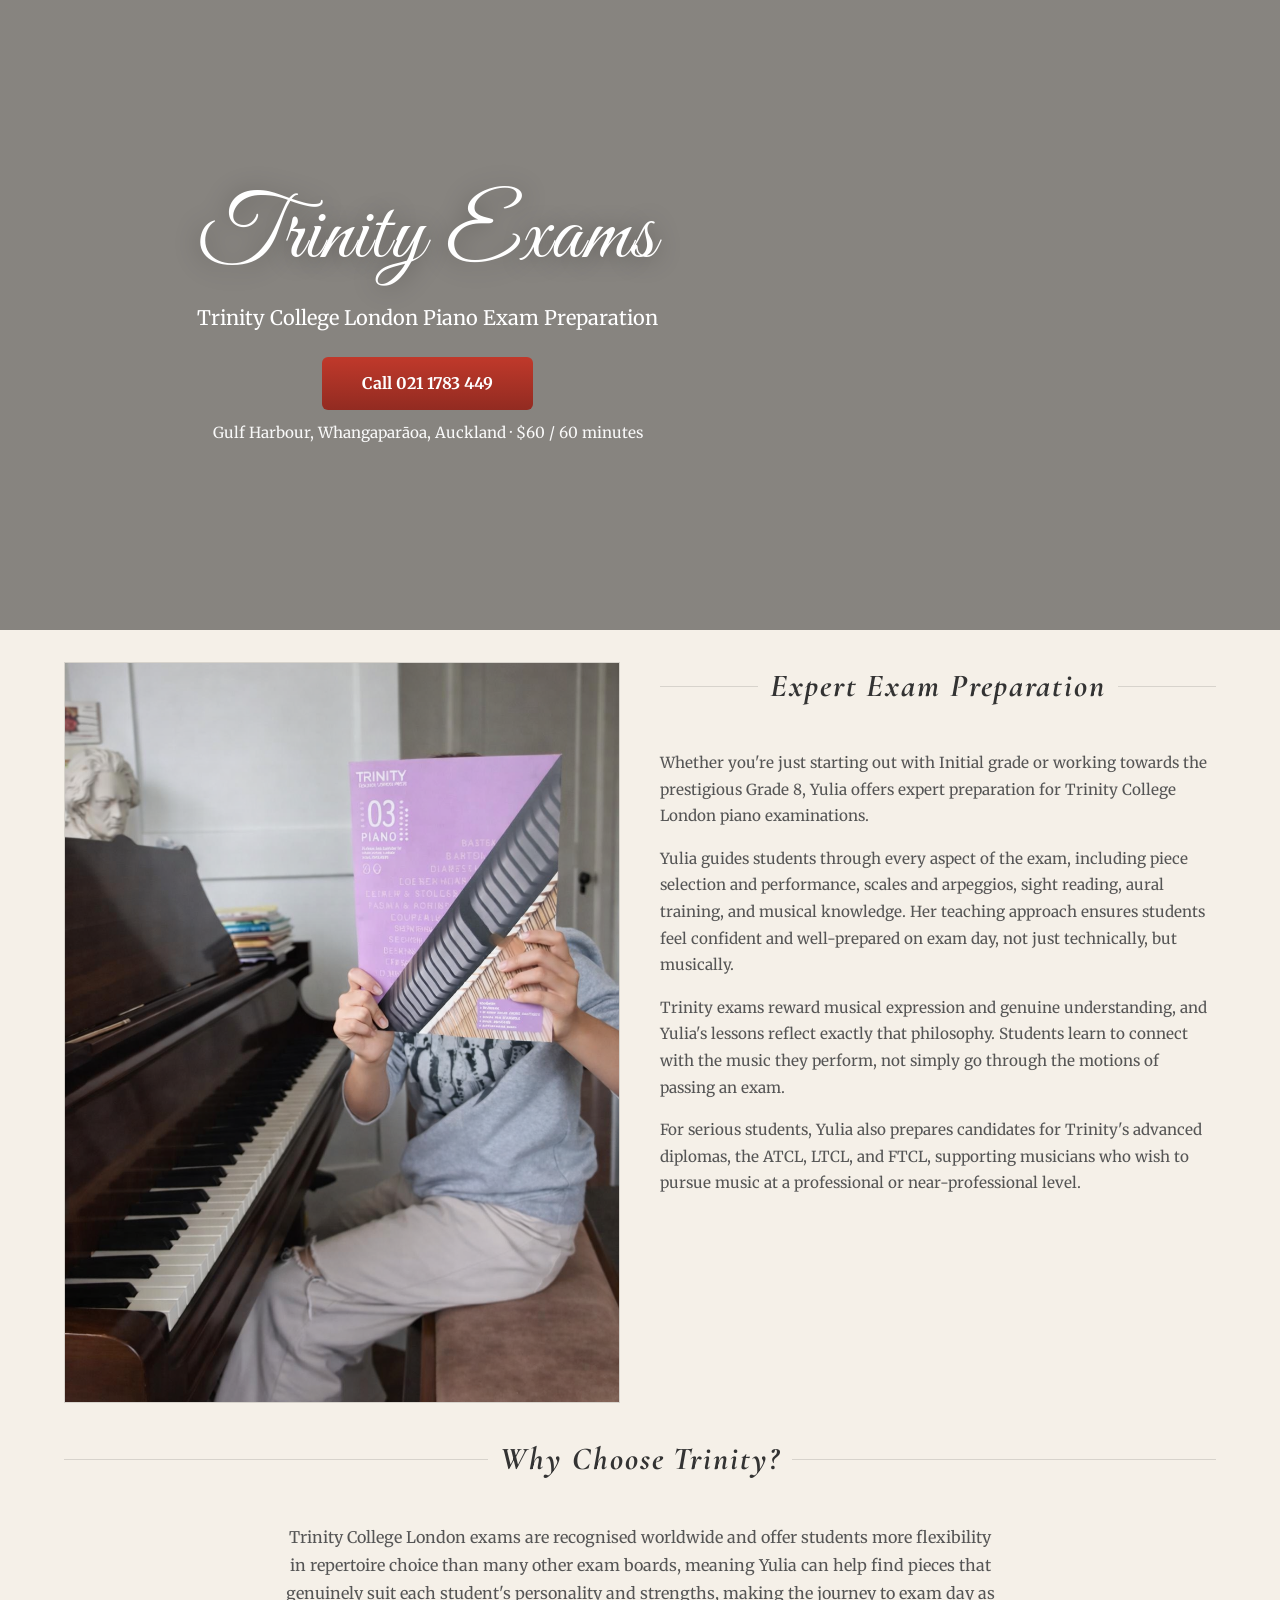
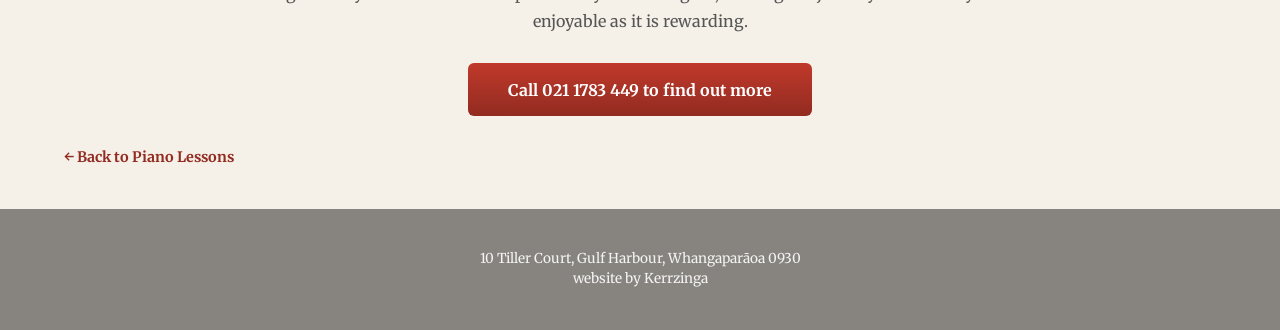
==== trinity-exams.html @ d328b4c0 "add trinity exams page and new images Co-Authored-By: Claude Sonnet 4.6 <noreply@anthropic.com>" ====
<!DOCTYPE html>
<html lang="en">
<head>
  <meta charset="UTF-8">
  <meta name="viewport" content="width=device-width, initial-scale=1.0">
  <title>Trinity College London Piano Exam Preparation - Gulf Harbour</title>
  <link rel="preconnect" href="https://fonts.googleapis.com">
  <link rel="preconnect" href="https://fonts.gstatic.com" crossorigin>
  <link href="https://fonts.googleapis.com/css2?family=Cormorant+Garamond:ital,wght@0,300;0,400;1,300;1,400&family=Great+Vibes&family=Merriweather:wght@300;400;700&display=swap" rel="stylesheet">
  <link rel="stylesheet" href="style.css">
</head>
<body>

  <header class="hero">
    <div class="hero-inner">
      <h1>Trinity Exams</h1>
      <p class="tagline">Trinity College London Piano Exam Preparation</p>
      <a href="tel:02117834449" class="btn btn-primary">Call 021 1783 449</a>
      <p class="cta-note">Gulf Harbour, Whangaparāoa, Auckland · $60 / 60 minutes</p>
    </div>
  </header>

  <section class="content-section">
    <div class="trinity-layout">
      <div class="trinity-image">
        <img src="images/trinity-exam.png" alt="Trinity College London piano exam preparation">
      </div>
      <div class="trinity-text">
        <div class="section-title-wrap"><h2 class="section-title">Expert Exam Preparation</h2></div>
        <p>Whether you're just starting out with Initial grade or working towards the prestigious Grade 8, Yulia offers expert preparation for Trinity College London piano examinations.</p>
        <p>Yulia guides students through every aspect of the exam, including piece selection and performance, scales and arpeggios, sight reading, aural training, and musical knowledge. Her teaching approach ensures students feel confident and well-prepared on exam day, not just technically, but musically.</p>
        <p>Trinity exams reward musical expression and genuine understanding, and Yulia's lessons reflect exactly that philosophy. Students learn to connect with the music they perform, not simply go through the motions of passing an exam.</p>
        <p>For serious students, Yulia also prepares candidates for Trinity's advanced diplomas, the ATCL, LTCL, and FTCL, supporting musicians who wish to pursue music at a professional or near-professional level.</p>
      </div>
    </div>
  </section>

  <section class="content-section">
    <div class="section-title-wrap"><h2 class="section-title">Why Choose Trinity?</h2></div>
    <div class="trinity-why">
      <p>Trinity College London exams are recognised worldwide and offer students more flexibility in repertoire choice than many other exam boards, meaning Yulia can help find pieces that genuinely suit each student's personality and strengths, making the journey to exam day as enjoyable as it is rewarding.</p>
      <a href="tel:02117834449" class="btn btn-primary">Call 021 1783 449 to find out more</a>
    </div>
  </section>

  <div class="trinity-back">
    <a href="index.html" class="back-link">&larr; Back to Piano Lessons</a>
  </div>

  <footer>
    <div class="footer-bottom">
      <p class="footer-copy">10 Tiller Court, Gulf Harbour, Whangaparāoa 0930</p>
      <p class="footer-copy">website by Kerrzinga</p>
    </div>
  </footer>

</body>
</html>
---- style.css ----
* {
  margin: 0;
  padding: 0;
  box-sizing: border-box;
}
body {
  font-family: 'Merriweather', serif;
  color: #333;
  line-height: 1.5;
  background: #f5f0e8;
  overflow-x: hidden;
}

/* Hero */
.hero {
  position: relative;
  min-height: 70vh;
  display: flex;
  flex-direction: column;
  align-items: center;
  justify-content: center;
  text-align: center;
  background: linear-gradient(rgba(0,0,0,.45), rgba(0,0,0,.45)),
    url('images/main.png') center center/cover no-repeat;
  padding: 2rem 1rem;
  margin-bottom: 2rem;
}
.hero h1 {
  font-family: 'Great Vibes', cursive;
  font-size: clamp(3rem, 9vw, 5.5rem);
  font-weight: 400;
  color: #fff;
  margin-bottom: 0.75rem;
  letter-spacing: 0.02em;
  text-shadow: 0 2px 24px rgba(0,0,0,0.35);
  line-height: 1.2;
}
.hero .tagline {
  color: #fff;
  font-size: clamp(1rem, 2vw, 1.25rem);
  margin-bottom: 1.5rem;
}
.btn {
  display: inline-block;
  padding: 0.9rem 2.5rem;
  font-family: inherit;
  font-size: 1rem;
  font-weight: 700;
  text-decoration: none;
  border: none;
  border-radius: 6px;
  cursor: pointer;
  transition: opacity 0.2s;
}
.btn:hover { opacity: 0.9; }
.btn-primary {
  background: linear-gradient(to bottom, #c0392b, #922b21);
  color: #fff;
  margin-bottom: 0.75rem;
}
.hero .cta-note {
  color: rgba(255,255,255,0.95);
  font-size: 0.95rem;
}
.hero-inner {
  width: 100%;
  text-align: center;
}
@media (min-width: 650px) {
  .hero-inner {
    width: 66%;
    margin-left: 0;
    margin-right: auto;
  }
}

/* Sections common */
section {
  padding: 0 1.5rem 1rem 1.5rem;
  max-width: 1200px;
  margin: 0 auto;
}
.section-title-wrap {
  position: relative;
  text-align: center;
  margin-bottom: 2.5rem;
}
.section-title-wrap::before {
  content: '';
  position: absolute;
  left: 0;
  right: 0;
  top: 50%;
  margin-top: -0.5px;
  height: 1px;
  background: rgba(0, 0, 0, 0.12);
}
.section-title {
  font-family: 'Cormorant Garamond', serif;
  display: inline-block;
  font-size: 2rem;
  font-weight: bold;
  font-style: italic;
  color: #333;
  letter-spacing: 0.06em;
  background: #f5f0e8;
  padding: 0 0.75rem;
  position: relative;
  z-index: 1;
}

/* Features 3-col */
.features {
  display: grid;
  grid-template-columns: repeat(3, 1fr);
  padding-bottom: 1rem;
  position: relative;
}
.features::after {
  content: '';
  position: absolute;
  bottom: 0;
  left: 50%;
  transform: translateX(-50%);
  width: 100vw;
  height: 1px;
  background: rgba(0, 0, 0, 0.1);
}
.content-section {
  position: relative;
}
@media (max-width: 649px) {
  .features { grid-template-columns: 1fr; justify-items: center; }
  .feature { justify-content: flex-start; text-align: left; width: 320px; max-width: 100%; }
}
@media (min-width: 650px) {
  .feature { padding: 0 0.75rem; }
  .feature + .feature {
    border-left: 1px solid rgba(0, 0, 0, 0.1);
  }
}
.feature {
  display: flex;
  align-items: flex-start;
  gap: 1rem;
  text-align: left;
  transition: background 0.2s;
  border-radius: 4px;
  padding-top: 0.5rem;
  padding-bottom: 0.5rem;
}
.feature:hover {
  background: rgba(0, 0, 0, 0.04);
}
.feature:hover .icon-sprite {
  transform: translateY(-3px);
}
.feature-icon {
  line-height: 1;
  flex-shrink: 0;
}

/* Sprite icons */
.icon-sprite {
  display: inline-block;
  width: 75px;
  height: 75px;
  background-image: url('images/icons.png');
  background-repeat: no-repeat;
  background-position: 0 0;
  background-size: cover;
  transition: transform 0.25s ease;
}
.icon-sprite-sm {
  display: inline-block;
  width: 28px;
  height: 28px;
  background-image: url('images/icons.png');
  background-repeat: no-repeat;
  background-position: 0 0;
}
/* Set background-position for each icon to match the sprite sheet */
.icon-piano    { background-position: -2px -5px; }
.icon-teacher  { background-position: -219px -8px; }
.icon-schedule { background-position: -435px -8px; }
.feature-text h3 {
  font-size: 1.1rem;
  font-weight: 700;
  color: #333;
  margin-bottom: 0.35rem;
}
.feature-text p {
  font-size: 0.95rem;
  color: #555;
  margin: 0;
}

/* Our Lessons */
.lessons-grid {
  display: grid;
  grid-template-columns: 1fr;
  gap: 2rem;
}
@media (min-width: 650px) {
  .lessons-grid { grid-template-columns: repeat(2, 1fr); }
}
@media (min-width: 1024px) {
  .lessons-grid { grid-template-columns: repeat(4, 1fr); }
}
.lesson-card {
  background: #ece6da;
  border: 1px solid rgba(0, 0, 0, 0.12);
  overflow: hidden;
  text-align: left;
  max-width: 350px;
  margin: 0 auto;
  transition: transform 0.25s ease, box-shadow 0.25s ease;
}
.lesson-card:hover {
  transform: translateY(-4px);
  box-shadow: 0 8px 24px rgba(0, 0, 0, 0.1);
}
.lesson-card img {
  width: 100%;
  aspect-ratio: 4/3;
  object-fit: cover;
  display: block;
}
.img-crop-top { object-position: top; }
.lesson-card h3 {
  font-size: 1.1rem;
  font-weight: 700;
  color: #333;
  padding: 1rem 1rem 0.5rem;
}
.lesson-card p {
  font-size: 0.9rem;
  color: #555;
  line-height: 1.6;
  padding: 0 1rem 1rem;
  margin: 0;
}
.btn-outline-red {
  background: #a52a2a;
  color: #fff;
  font-size: 0.85rem;
  padding: 0.6rem 1.25rem;
}

.btn-call-about {
  display: inline-block;
  margin-top: 0.5rem;
  padding: 0.9rem 2.5rem;
  background: linear-gradient(to bottom, #c0392b, #922b21);
  color: #fff;
  font-family: inherit;
  font-size: 1rem;
  font-weight: 700;
  text-decoration: none;
  border-radius: 6px;
  transition: opacity 0.2s;
}
.btn-call-about:hover { opacity: 0.9; }


/* FAQ */
.faq-grid {
  display: grid;
  grid-template-columns: 1fr;
  gap: 1.5rem;
}
@media (min-width: 650px) {
  .faq-grid { grid-template-columns: repeat(2, 1fr); }
}
@media (min-width: 1024px) {
  .faq-grid { grid-template-columns: repeat(3, 1fr); }
}
.faq-item {
  background: #ece6da;
  border: 1px solid rgba(0, 0, 0, 0.12);
  padding: 1.25rem;
  transition: transform 0.25s ease, box-shadow 0.25s ease;
}
.faq-item:hover {
  transform: translateY(-4px);
  box-shadow: 0 8px 24px rgba(0, 0, 0, 0.1);
}
.faq-item h3 {
  font-size: 1rem;
  font-weight: 700;
  color: #333;
  margin-bottom: 0.5rem;
}
.faq-item p {
  font-size: 0.9rem;
  color: #555;
  line-height: 1.6;
  margin: 0;
}

/* Trinity page */
.trinity-layout {
  display: grid;
  grid-template-columns: 1fr 1fr;
  gap: 2.5rem;
  align-items: start;
  margin-bottom: 1rem;
}
@media (max-width: 649px) {
  .trinity-layout { grid-template-columns: 1fr; }
}
.trinity-image img {
  display: block;
  width: 100%;
  aspect-ratio: 3/4;
  object-fit: cover;
  border: 1px solid rgba(0, 0, 0, 0.12);
}
.trinity-text p {
  font-size: 0.95rem;
  color: #555;
  line-height: 1.75;
  margin-bottom: 1rem;
}
.trinity-why {
  max-width: 720px;
  margin: 0 auto;
  text-align: center;
}
.trinity-why p {
  font-size: 1rem;
  color: #555;
  line-height: 1.75;
  margin-bottom: 1.75rem;
}
.trinity-back {
  max-width: 1200px;
  margin: 0 auto;
  padding: 0 1.5rem 2.5rem;
}
.back-link {
  font-size: 0.9rem;
  color: #922b21;
  text-decoration: none;
  font-weight: 700;
}
.back-link:hover { text-decoration: underline; }
.card-more-link {
  display: inline-block;
  padding: 0 1rem 1rem;
  font-size: 0.85rem;
  font-weight: 700;
  color: #922b21;
  text-decoration: none;
}
.card-more-link:hover { text-decoration: underline; }

/* Gallery */
.gallery-grid {
  display: grid;
  grid-template-columns: repeat(3, 1fr);
  gap: 1rem;
}
@media (max-width: 649px) {
  .gallery-grid { grid-template-columns: 1fr; }
}
.gallery-item img {
  display: block;
  width: 100%;
  aspect-ratio: 3/4;
  object-fit: cover;
  border: 1px solid rgba(0, 0, 0, 0.12);
  transition: transform 0.25s ease, box-shadow 0.25s ease;
}
.gallery-item img:hover {
  transform: translateY(-4px);
  box-shadow: 0 8px 24px rgba(0, 0, 0, 0.1);
}

/* Location */
.location-layout {
  display: grid;
  grid-template-columns: 1fr 2fr;
  gap: 2.5rem;
  align-items: start;
}
@media (max-width: 649px) {
  .location-layout { grid-template-columns: 1fr; }
}
.location-address {
  font-style: normal;
  font-size: 1rem;
  color: #555;
  line-height: 1.9;
  margin-bottom: 1.5rem;
}
.location-map iframe {
  display: block;
  border: 1px solid rgba(0, 0, 0, 0.12);
  width: 100%;
}

/* About the Teacher */
.about-layout {
  display: grid;
  grid-template-columns: auto 1fr;
  gap: 2.5rem;
  align-items: start;
  margin-bottom: 1rem;
}
@media (max-width: 649px) {
  .about-layout { grid-template-columns: 1fr; }
}
.about-portrait img {
  width: 280px;
  height: 360px;
  object-fit: cover;
  object-position: top;
  border: 1px solid rgba(0, 0, 0, 0.12);
  display: block;
}
@media (max-width: 649px) {
  .about-portrait img {
    width: 100%;
    height: 280px;
  }
}
.about-heading {
  font-family: 'Cormorant Garamond', serif;
  font-size: 1.6rem;
  font-weight: bold;
  font-style: italic;
  color: #333;
  margin-bottom: 1rem;
}
.about-text p {
  font-size: 0.95rem;
  color: #555;
  line-height: 1.75;
  margin-bottom: 0.85rem;
}

/* Thank You page */
.thankyou-wrap {
  min-height: 60vh;
  display: flex;
  flex-direction: column;
  align-items: center;
  justify-content: center;
  text-align: center;
  padding: 4rem 1.5rem;
}
.thankyou-wrap h1 {
  font-family: 'Great Vibes', cursive;
  font-size: clamp(3rem, 9vw, 5rem);
  font-weight: 400;
  color: #333;
  margin-bottom: 1rem;
  line-height: 1.2;
}
.thankyou-wrap p {
  font-size: 1.1rem;
  color: #555;
  max-width: 520px;
  margin-bottom: 2rem;
  line-height: 1.7;
}

/* Footer */
footer {
  background: url('images/footerbg.png') center center / cover no-repeat;
  padding: 2.5rem 1.5rem;
  color: #fff;
  position: relative;
}
footer::before {
  content: '';
  position: absolute;
  inset: 0;
  z-index: 0;
  background: rgba(0, 0, 0, 0.45);
  pointer-events: none;
}
.footer-bottom { position: relative; z-index: 1; }
.footer-bottom {
  max-width: 1000px;
  margin: 0 auto;
  text-align: center
;}
.footer-copy {
  font-size: 0.85rem;
  color: rgba(255,255,255,0.9);
  text-align: center;
}
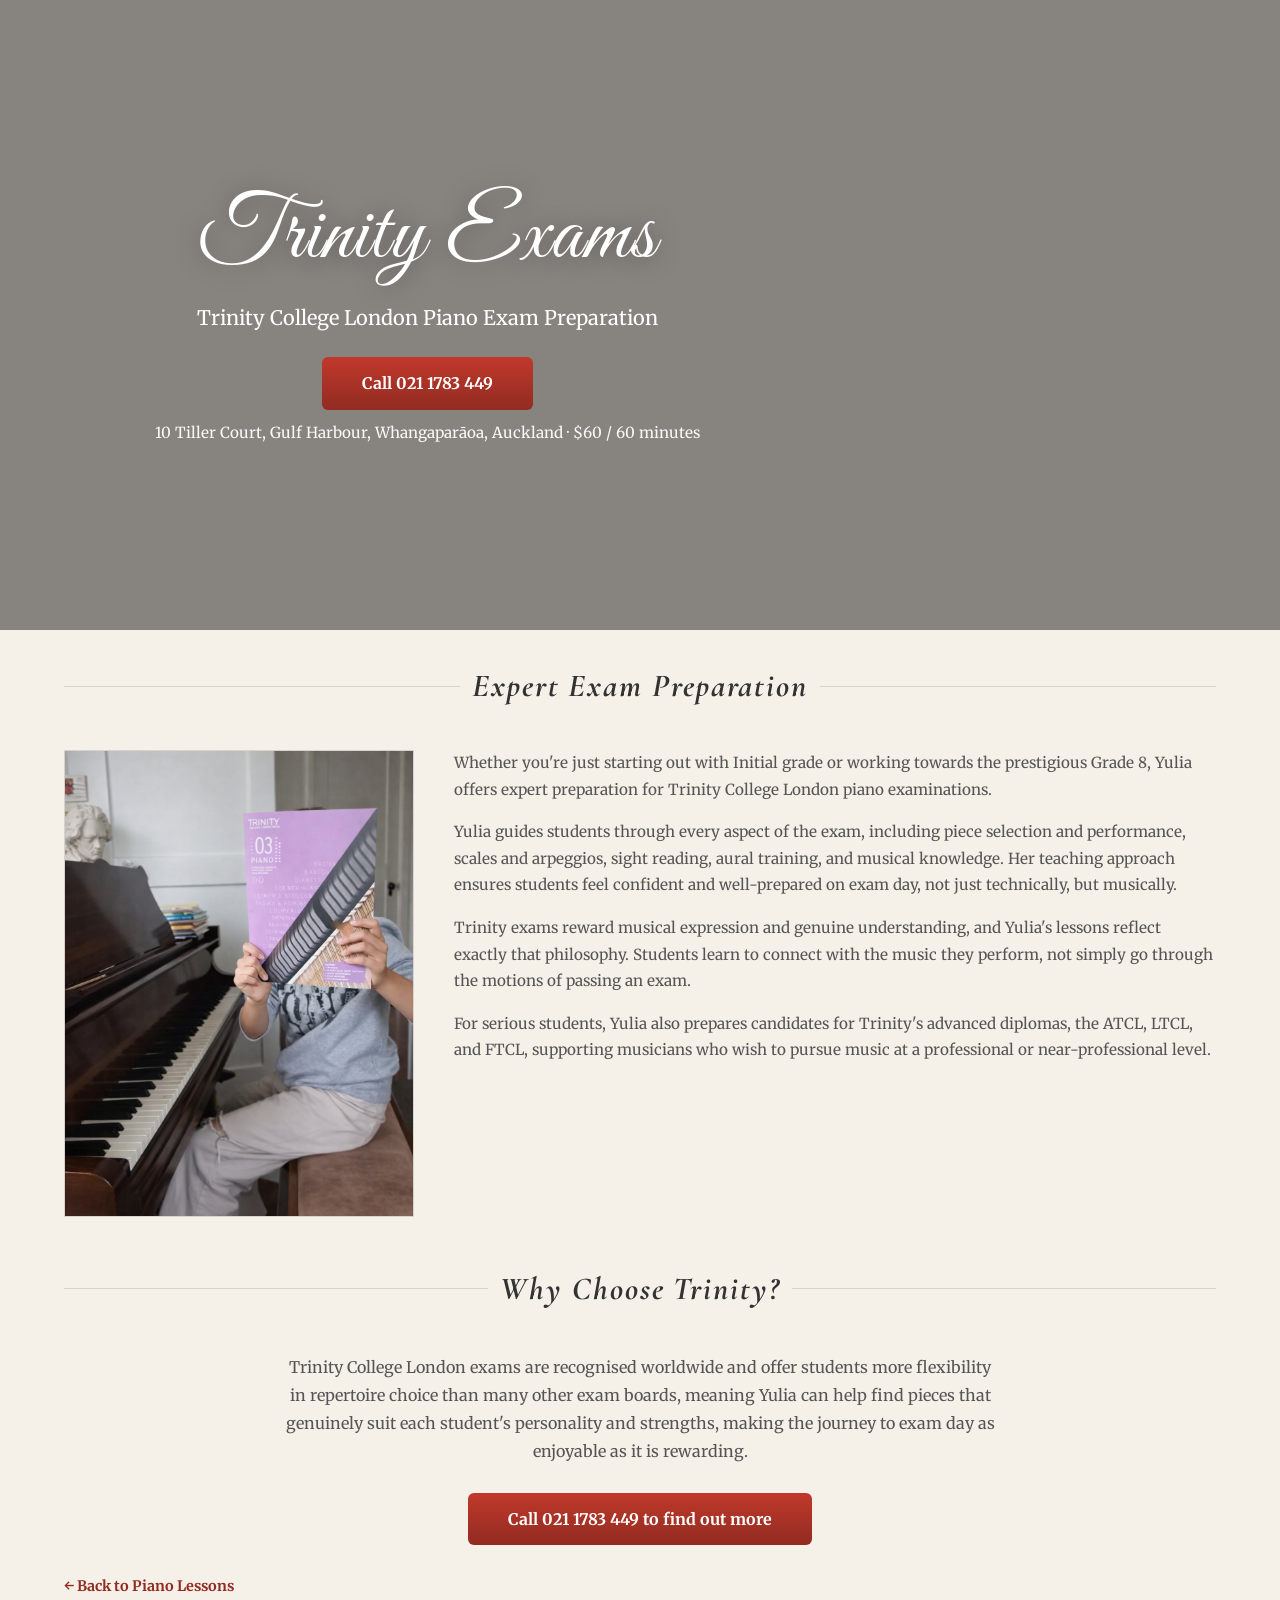
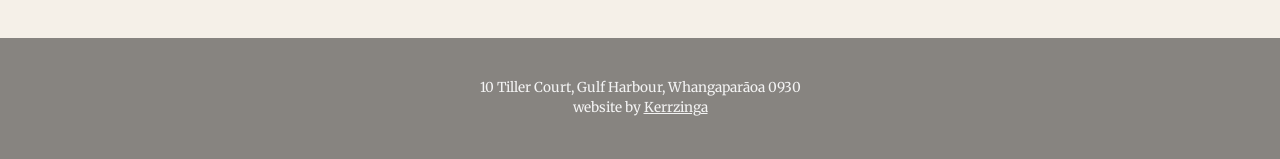
==== commit 33503158: "Content, layout and style updates - Add full street address to both hero sections - Move 'Expert Exa" ====
--- a/trinity-exams.html
+++ b/trinity-exams.html
@@ -16,17 +16,17 @@
       <h1>Trinity Exams</h1>
       <p class="tagline">Trinity College London Piano Exam Preparation</p>
       <a href="tel:02117834449" class="btn btn-primary">Call 021 1783 449</a>
-      <p class="cta-note">Gulf Harbour, Whangaparāoa, Auckland · $60 / 60 minutes</p>
+      <p class="cta-note">10 Tiller Court, Gulf Harbour, Whangaparāoa, Auckland · $60 / 60 minutes</p>
     </div>
   </header>
 
   <section class="content-section">
+    <div class="section-title-wrap"><h2 class="section-title">Expert Exam Preparation</h2></div>
     <div class="trinity-layout">
       <div class="trinity-image">
         <img src="images/trinity-exam.png" alt="Trinity College London piano exam preparation">
       </div>
       <div class="trinity-text">
-        <div class="section-title-wrap"><h2 class="section-title">Expert Exam Preparation</h2></div>
         <p>Whether you're just starting out with Initial grade or working towards the prestigious Grade 8, Yulia offers expert preparation for Trinity College London piano examinations.</p>
         <p>Yulia guides students through every aspect of the exam, including piece selection and performance, scales and arpeggios, sight reading, aural training, and musical knowledge. Her teaching approach ensures students feel confident and well-prepared on exam day, not just technically, but musically.</p>
         <p>Trinity exams reward musical expression and genuine understanding, and Yulia's lessons reflect exactly that philosophy. Students learn to connect with the music they perform, not simply go through the motions of passing an exam.</p>
@@ -50,7 +50,7 @@
   <footer>
     <div class="footer-bottom">
       <p class="footer-copy">10 Tiller Court, Gulf Harbour, Whangaparāoa 0930</p>
-      <p class="footer-copy">website by Kerrzinga</p>
+      <p class="footer-copy">website by <a href="https://kerrzinga.nz" class="footer-link">Kerrzinga</a></p>
     </div>
   </footer>
 
--- a/style.css
+++ b/style.css
@@ -131,7 +131,6 @@
 }
 @media (max-width: 649px) {
   .features { grid-template-columns: 1fr; justify-items: center; }
-  .feature { justify-content: flex-start; text-align: left; width: 320px; max-width: 100%; }
 }
 @media (min-width: 650px) {
   .feature { padding: 0 0.75rem; }
@@ -141,13 +140,21 @@
 }
 .feature {
   display: flex;
-  align-items: flex-start;
-  gap: 1rem;
-  text-align: left;
+  flex-direction: column;
+  align-items: center;
+  text-align: center;
   transition: background 0.2s;
   border-radius: 4px;
   padding-top: 0.5rem;
   padding-bottom: 0.5rem;
+}
+@media (min-width: 1024px) {
+  .feature {
+    flex-direction: row;
+    align-items: flex-start;
+    text-align: left;
+    gap: 1rem;
+  }
 }
 .feature:hover {
   background: rgba(0, 0, 0, 0.04);
@@ -215,6 +222,8 @@
   max-width: 350px;
   margin: 0 auto;
   transition: transform 0.25s ease, box-shadow 0.25s ease;
+  display: flex;
+  flex-direction: column;
 }
 .lesson-card:hover {
   transform: translateY(-4px);
@@ -239,6 +248,7 @@
   line-height: 1.6;
   padding: 0 1rem 1rem;
   margin: 0;
+  flex: 1;
 }
 .btn-outline-red {
   background: #a52a2a;
@@ -300,14 +310,18 @@
 
 /* Trinity page */
 .trinity-layout {
-  display: grid;
-  grid-template-columns: 1fr 1fr;
-  gap: 2.5rem;
-  align-items: start;
   margin-bottom: 1rem;
 }
-@media (max-width: 649px) {
-  .trinity-layout { grid-template-columns: 1fr; }
+.trinity-layout::after {
+  content: '';
+  display: table;
+  clear: both;
+}
+.trinity-image {
+  float: left;
+  width: 350px;
+  max-width: 45%;
+  margin: 0 2.5rem 1rem 0;
 }
 .trinity-image img {
   display: block;
@@ -316,6 +330,14 @@
   object-fit: cover;
   border: 1px solid rgba(0, 0, 0, 0.12);
 }
+@media (max-width: 649px) {
+  .trinity-image {
+    float: none;
+    width: 100%;
+    max-width: 350px;
+    margin: 0 auto 1.5rem;
+  }
+}
 .trinity-text p {
   font-size: 0.95rem;
   color: #555;
@@ -346,14 +368,22 @@
 }
 .back-link:hover { text-decoration: underline; }
 .card-more-link {
-  display: inline-block;
-  padding: 0 1rem 1rem;
-  font-size: 0.85rem;
+  display: block;
+  margin: 0 1rem 1rem;
+  padding: 0.55rem 1rem;
+  font-size: 0.8rem;
   font-weight: 700;
   color: #922b21;
   text-decoration: none;
-}
-.card-more-link:hover { text-decoration: underline; }
+  border: 1.5px solid #922b21;
+  border-radius: 4px;
+  text-align: center;
+  transition: background 0.2s, color 0.2s;
+}
+.card-more-link:hover {
+  background: #922b21;
+  color: #fff;
+}
 
 /* Gallery */
 .gallery-grid {
@@ -363,6 +393,10 @@
 }
 @media (max-width: 649px) {
   .gallery-grid { grid-template-columns: 1fr; }
+  .gallery-item img {
+    max-width: 350px;
+    margin: 0 auto;
+  }
 }
 .gallery-item img {
   display: block;
@@ -376,6 +410,13 @@
   transform: translateY(-4px);
   box-shadow: 0 8px 24px rgba(0, 0, 0, 0.1);
 }
+.gallery-caption {
+  font-size: 0.85rem;
+  color: #666;
+  font-style: italic;
+  text-align: center;
+  margin-top: 0.5rem;
+}
 
 /* Location */
 .location-layout {
@@ -422,7 +463,10 @@
 @media (max-width: 649px) {
   .about-portrait img {
     width: 100%;
+    max-width: 350px;
     height: 280px;
+    object-position: center;
+    margin: 0 auto;
   }
 }
 .about-heading {
@@ -492,3 +536,10 @@
   color: rgba(255,255,255,0.9);
   text-align: center;
 }
+.footer-link {
+  color: rgba(255,255,255,0.9);
+  text-decoration: underline;
+}
+.footer-link:hover {
+  color: #fff;
+}
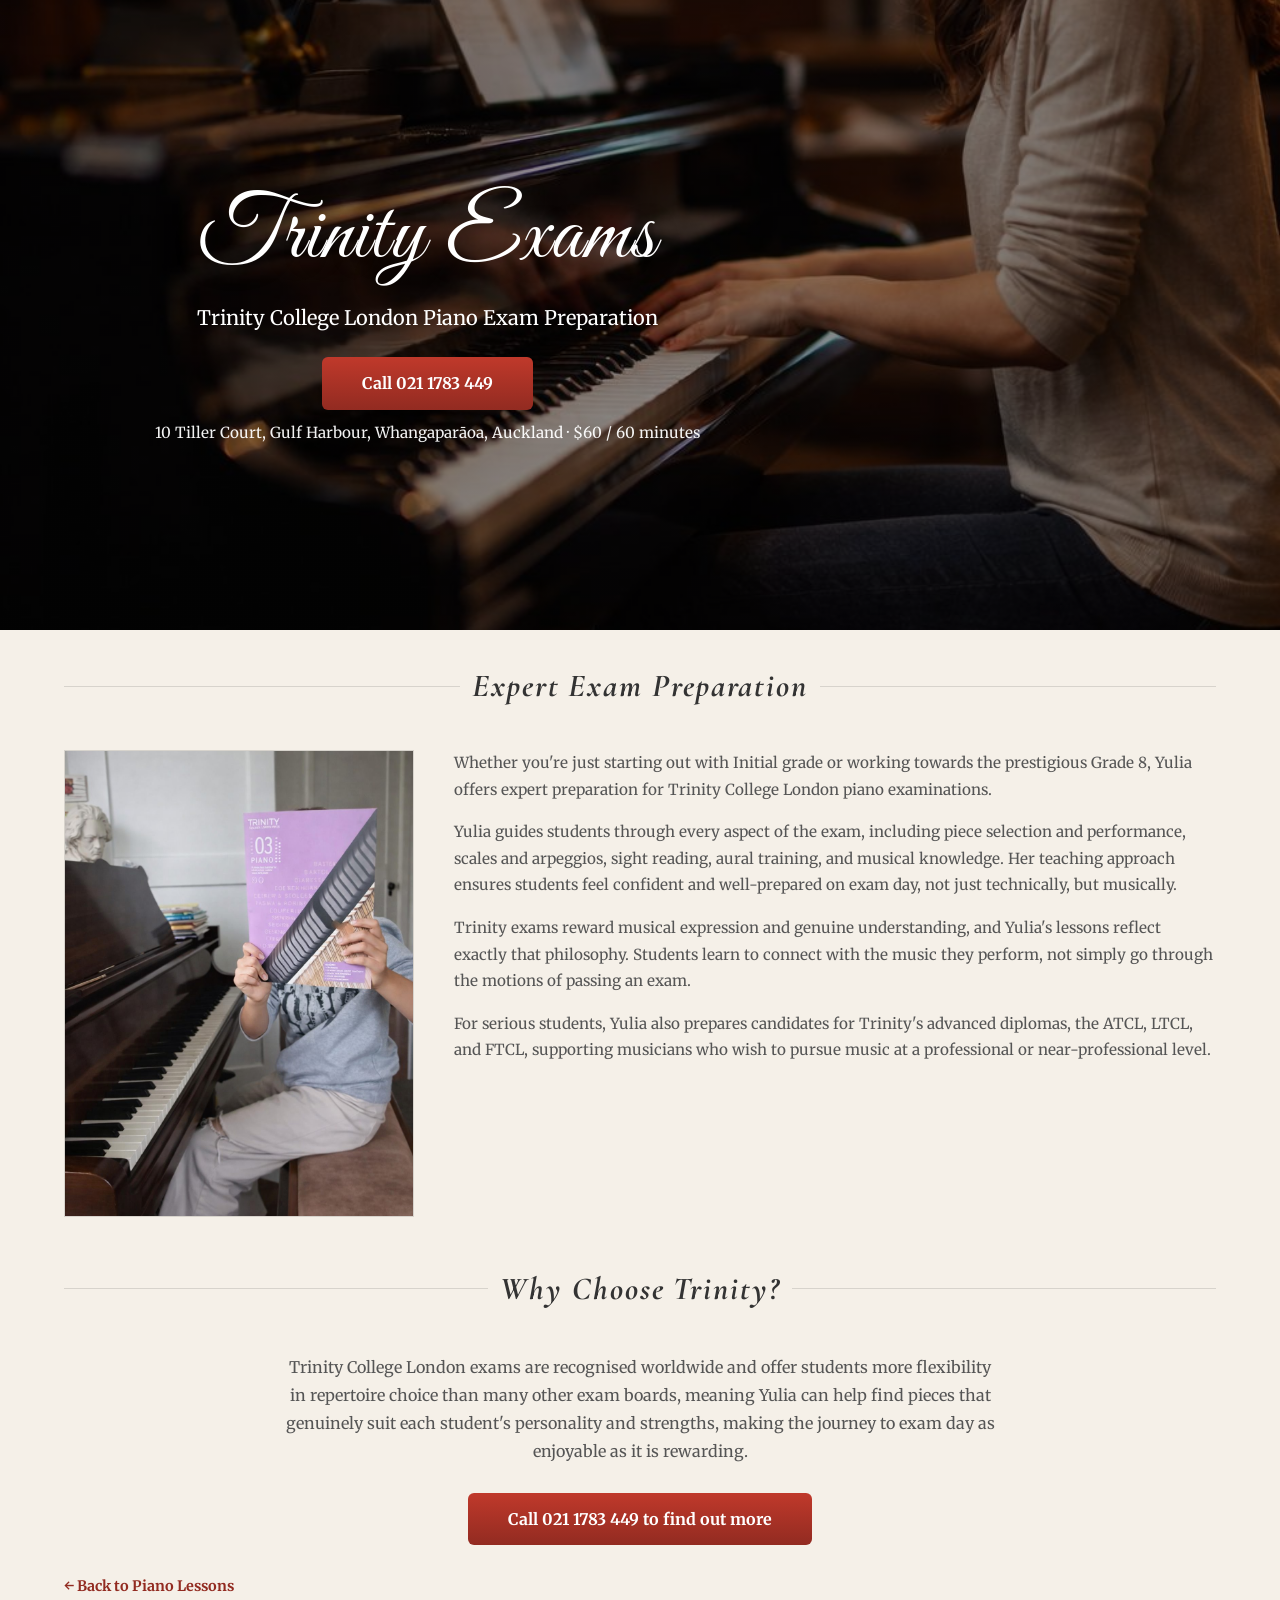
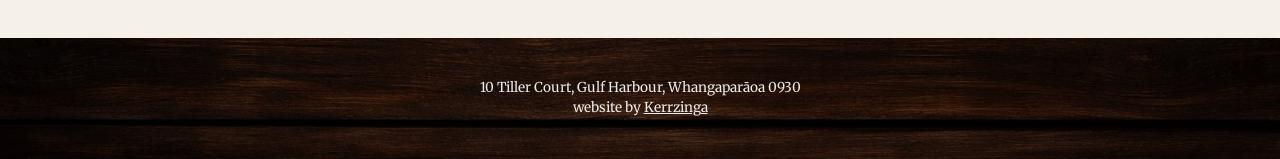
==== commit d841befa: "Switch all images to local JPGs Downloaded Unsplash lesson card images locally, replaced all .png re" ====
--- a/trinity-exams.html
+++ b/trinity-exams.html
@@ -3,7 +3,9 @@
 <head>
   <meta charset="UTF-8">
   <meta name="viewport" content="width=device-width, initial-scale=1.0">
-  <title>Trinity College London Piano Exam Preparation - Gulf Harbour</title>
+  <title>Trinity Piano Exam Preparation Whangaparaoa | Gulf Harbour | Yulia Kornysheva</title>
+  <meta name="description" content="Expert Trinity College London piano exam preparation in Gulf Harbour, Whangaparaoa. Initial to Grade 8 and diplomas (ATCL, LTCL, FTCL). Call Yulia on 021 1783 449.">
+  <link rel="canonical" href="https://learnpiano.co.nz/trinity-exams.html">
   <link rel="preconnect" href="https://fonts.googleapis.com">
   <link rel="preconnect" href="https://fonts.gstatic.com" crossorigin>
   <link href="https://fonts.googleapis.com/css2?family=Cormorant+Garamond:ital,wght@0,300;0,400;1,300;1,400&family=Great+Vibes&family=Merriweather:wght@300;400;700&display=swap" rel="stylesheet">
@@ -15,7 +17,7 @@
     <div class="hero-inner">
       <h1>Trinity Exams</h1>
       <p class="tagline">Trinity College London Piano Exam Preparation</p>
-      <a href="tel:02117834449" class="btn btn-primary">Call 021 1783 449</a>
+      <a href="tel:0211783449" class="btn btn-primary">Call 021 1783 449</a>
       <p class="cta-note">10 Tiller Court, Gulf Harbour, Whangaparāoa, Auckland · $60 / 60 minutes</p>
     </div>
   </header>
@@ -24,7 +26,7 @@
     <div class="section-title-wrap"><h2 class="section-title">Expert Exam Preparation</h2></div>
     <div class="trinity-layout">
       <div class="trinity-image">
-        <img src="images/trinity-exam.png" alt="Trinity College London piano exam preparation">
+        <img src="images/trinity-exam.jpg" alt="Trinity College London piano exam preparation">
       </div>
       <div class="trinity-text">
         <p>Whether you're just starting out with Initial grade or working towards the prestigious Grade 8, Yulia offers expert preparation for Trinity College London piano examinations.</p>
@@ -39,7 +41,7 @@
     <div class="section-title-wrap"><h2 class="section-title">Why Choose Trinity?</h2></div>
     <div class="trinity-why">
       <p>Trinity College London exams are recognised worldwide and offer students more flexibility in repertoire choice than many other exam boards, meaning Yulia can help find pieces that genuinely suit each student's personality and strengths, making the journey to exam day as enjoyable as it is rewarding.</p>
-      <a href="tel:02117834449" class="btn btn-primary">Call 021 1783 449 to find out more</a>
+      <a href="tel:0211783449" class="btn btn-primary">Call 021 1783 449 to find out more</a>
     </div>
   </section>
 
--- a/style.css
+++ b/style.css
@@ -21,7 +21,7 @@
   justify-content: center;
   text-align: center;
   background: linear-gradient(rgba(0,0,0,.45), rgba(0,0,0,.45)),
-    url('images/main.png') center center/cover no-repeat;
+    url('images/main.jpg') center center/cover no-repeat;
   padding: 2rem 1rem;
   margin-bottom: 2rem;
 }
@@ -469,6 +469,13 @@
     margin: 0 auto;
   }
 }
+.portrait-caption {
+  font-size: 0.85rem;
+  color: #666;
+  font-style: italic;
+  text-align: center;
+  margin-top: 0.5rem;
+}
 .about-heading {
   font-family: 'Cormorant Garamond', serif;
   font-size: 1.6rem;
@@ -512,7 +519,7 @@
 
 /* Footer */
 footer {
-  background: url('images/footerbg.png') center center / cover no-repeat;
+  background: url('images/footerbg.jpg') center center / cover no-repeat;
   padding: 2.5rem 1.5rem;
   color: #fff;
   position: relative;
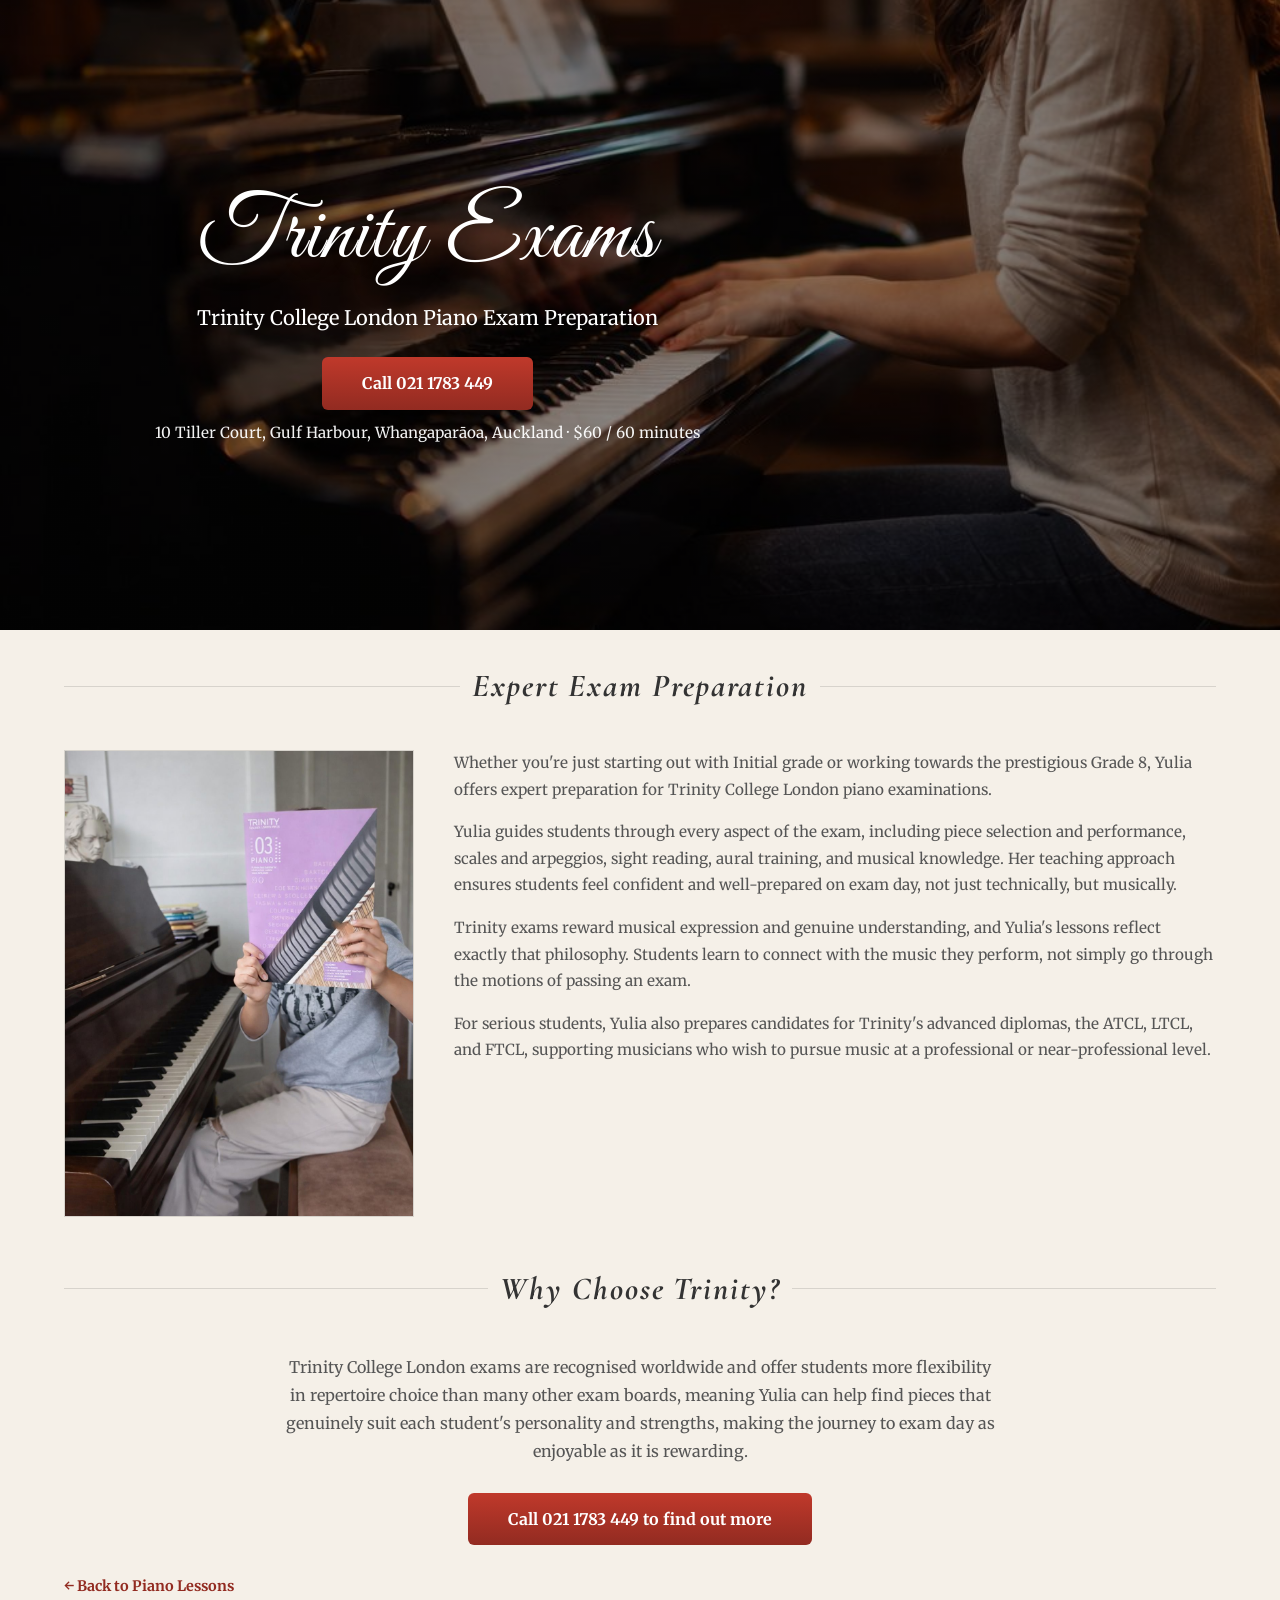
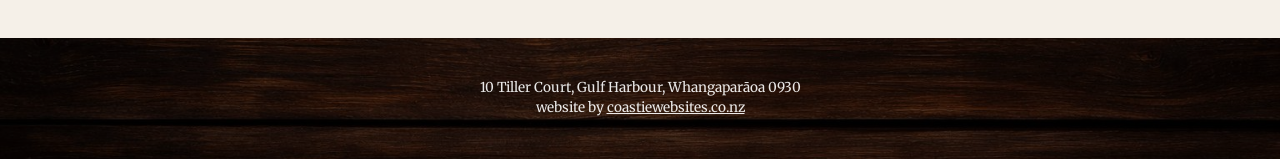
==== commit 0a4ffa8f: "Change footer link text to coastiewebsites.co.nz" ====
--- a/trinity-exams.html
+++ b/trinity-exams.html
@@ -52,7 +52,7 @@
   <footer>
     <div class="footer-bottom">
       <p class="footer-copy">10 Tiller Court, Gulf Harbour, Whangaparāoa 0930</p>
-      <p class="footer-copy">website by <a href="https://kerrzinga.nz" class="footer-link">Kerrzinga</a></p>
+      <p class="footer-copy">website by <a href="https://coastiewebsites.co.nz" class="footer-link">coastiewebsites.co.nz</a></p>
     </div>
   </footer>
 
--- a/style.css
+++ b/style.css
@@ -26,7 +26,7 @@
   margin-bottom: 2rem;
 }
 .hero h1 {
-  font-family: 'Great Vibes', cursive;
+  font-family: 'Great Vibes', 'Brush Script MT', Georgia, 'Times New Roman', serif;
   font-size: clamp(3rem, 9vw, 5.5rem);
   font-weight: 400;
   color: #fff;
@@ -418,6 +418,36 @@
   margin-top: 0.5rem;
 }
 
+/* Section intro text */
+.section-intro {
+  text-align: center;
+  color: #666;
+  margin: 0 auto 1.5rem;
+  max-width: 640px;
+}
+
+/* Performance Videos */
+.video-grid {
+  display: grid;
+  grid-template-columns: repeat(2, 1fr);
+  gap: 1.5rem;
+}
+@media (max-width: 649px) {
+  .video-grid { grid-template-columns: 1fr; }
+}
+.video-item {
+  display: flex;
+  justify-content: center;
+}
+.video-item video {
+  display: block;
+  width: 100%;
+  max-width: 360px;
+  aspect-ratio: 9/16;
+  background: #000;
+  border: 1px solid rgba(0, 0, 0, 0.12);
+}
+
 /* Location */
 .location-layout {
   display: grid;
@@ -502,7 +532,7 @@
   padding: 4rem 1.5rem;
 }
 .thankyou-wrap h1 {
-  font-family: 'Great Vibes', cursive;
+  font-family: 'Great Vibes', 'Brush Script MT', Georgia, 'Times New Roman', serif;
   font-size: clamp(3rem, 9vw, 5rem);
   font-weight: 400;
   color: #333;
